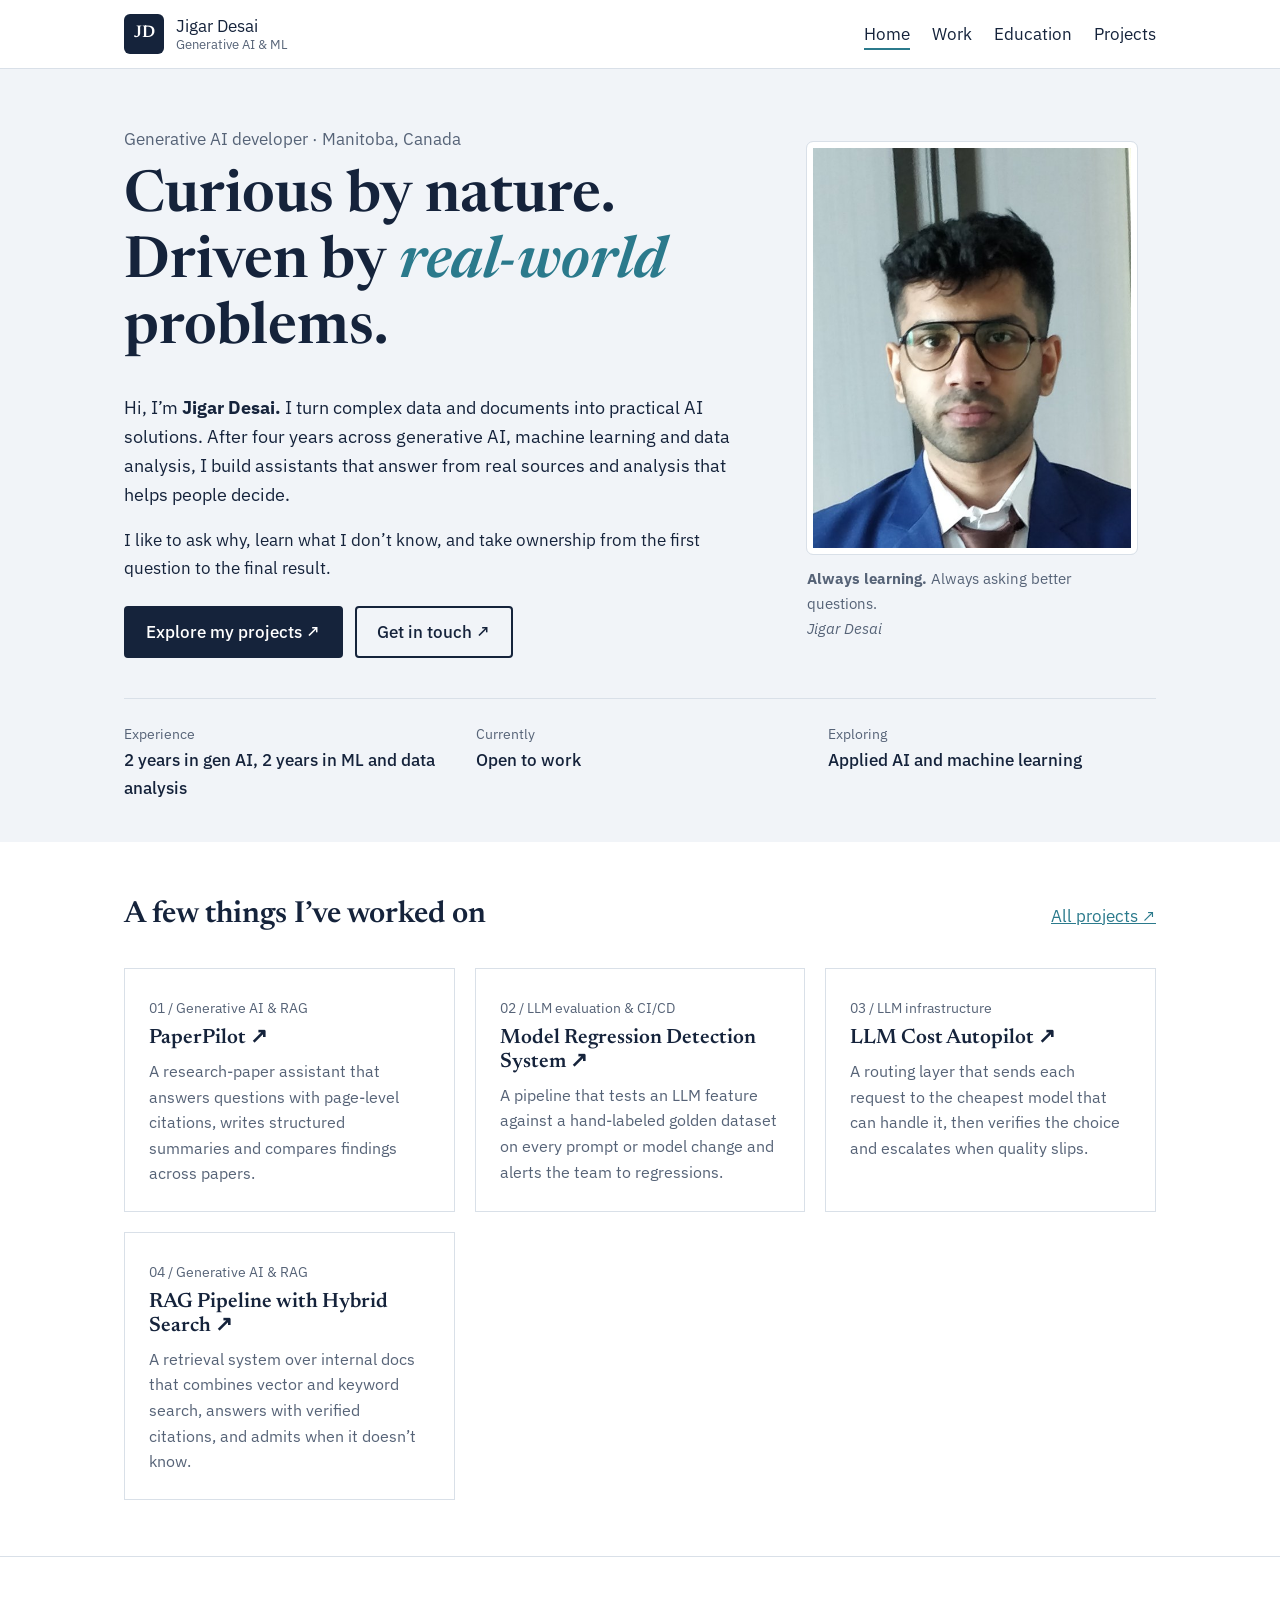
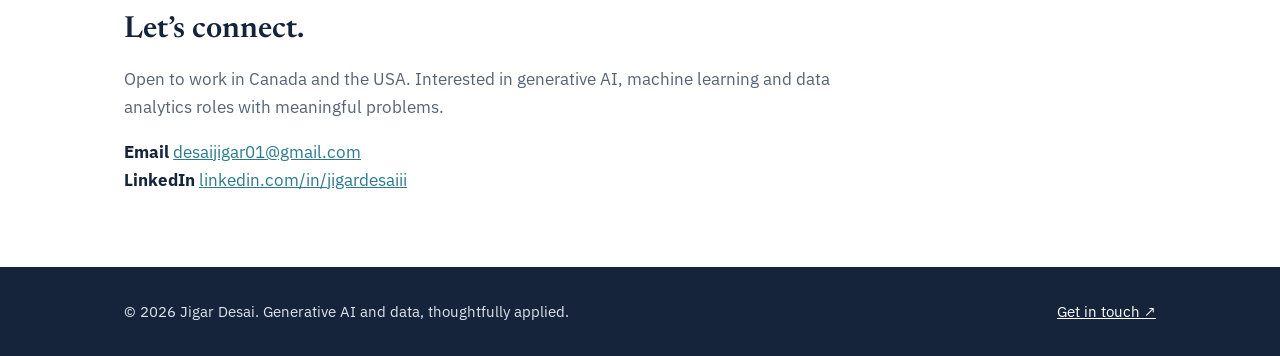
==== index.html @ 2f674854 "Add files via upload" ====
<!DOCTYPE html>
<html lang="en"><head><meta charset="utf-8"><meta name="viewport" content="width=device-width, initial-scale=1"><meta name="theme-color" content="#15233b"><title>Jigar Desai | Generative AI &amp; ML</title><meta name="description" content="Jigar Desai builds generative AI, RAG and machine learning solutions, and is open to work in Canada and the USA."><link rel="preconnect" href="https://fonts.googleapis.com"><link rel="preconnect" href="https://fonts.gstatic.com" crossorigin><link rel="stylesheet" href="https://fonts.googleapis.com/css2?family=IBM+Plex+Sans:wght@400;500&family=Newsreader:ital,wght@0,600;1,600&display=swap"><link rel="stylesheet" href="assets/style.css"></head><body><a class="skip" href="#main">Skip to content</a><header><div class="wrap"><a class="brand" href="index.html"><span class="mark">JD</span><span>Jigar Desai<small>Generative AI &amp; ML</small></span></a><nav aria-label="Main"><a href="index.html" aria-current="page">Home</a><a href="work.html">Work</a><a href="education.html">Education</a><a href="projects.html">Projects</a></nav></div></header><main id="main"><div class="hero"><div class="wrap"><div class="top"><div><p class="eyebrow">Generative AI developer · Manitoba, Canada</p><h1>Curious by nature.<br>Driven by <em>real-world</em> problems.</h1><p class="intro">Hi, I’m <strong>Jigar Desai.</strong> I turn complex data and documents into practical AI solutions. After four years across generative AI, machine learning and data analysis, I build assistants that answer from real sources and analysis that helps people decide.</p><p>I like to ask why, learn what I don’t know, and take ownership from the first question to the final result.</p><div class="btns"><a class="btn" href="projects.html">Explore my projects ↗</a><a class="btn alt" href="#contact">Get in touch ↗</a></div></div><figure class="portrait"><img src="assets/jigar.jpg" alt="Portrait of Jigar Desai in a blue suit and glasses"><figcaption><b>Always learning.</b> Always asking better questions.<span>Jigar Desai</span></figcaption></figure></div><dl class="facts"><div><dt>Experience</dt><dd>2 years in gen AI, 2 years in ML and data analysis</dd></div><div><dt>Currently</dt><dd>Open to work</dd></div><div><dt>Exploring</dt><dd>Applied AI and machine learning</dd></div></dl></div></div><section><div class="wrap"><div class="row"><h2>A few things I’ve worked on</h2><a href="projects.html">All projects ↗</a></div><div class="grid"><a class="card" href="projects/paperpilot.html"><small>01 / Generative AI &amp; RAG</small><h3>PaperPilot ↗</h3><p>A research-paper assistant that answers questions with page-level citations, writes structured summaries and compares findings across papers.</p></a><a class="card" href="projects/regression-detection.html"><small>02 / LLM evaluation &amp; CI/CD</small><h3>Model Regression Detection System ↗</h3><p>A pipeline that tests an LLM feature against a hand-labeled golden dataset on every prompt or model change and alerts the team to regressions.</p></a><a class="card" href="projects/cost-autopilot.html"><small>03 / LLM infrastructure</small><h3>LLM Cost Autopilot ↗</h3><p>A routing layer that sends each request to the cheapest model that can handle it, then verifies the choice and escalates when quality slips.</p></a><a class="card" href="projects/hybrid-rag.html"><small>04 / Generative AI &amp; RAG</small><h3>RAG Pipeline with Hybrid Search ↗</h3><p>A retrieval system over internal docs that combines vector and keyword search, answers with verified citations, and admits when it doesn’t know.</p></a></div></div></section><section id="contact"><div class="wrap"><h2>Let’s connect.</h2><p class="lead">Open to work in Canada and the USA. Interested in generative AI, machine learning and data analytics roles with meaningful problems.</p><p><b>Email</b> <a href="mailto:desaijigar01@gmail.com">desaijigar01@gmail.com</a><br><b>LinkedIn</b> <a href="https://www.linkedin.com/in/jigardesaiii">linkedin.com/in/jigardesaiii</a></p></div></section></main><footer><div class="wrap"><span>© 2026 Jigar Desai. Generative AI and data, thoughtfully applied.</span><a href="index.html#contact">Get in touch ↗</a></div></footer></body></html>
---- assets/style.css ----
:root{--navy:#15233b;--muted:#566377;--line:#D9E0E8;--soft:#F1F4F8;--accent:#2B7A8C}
*{box-sizing:border-box}html{scroll-behavior:smooth}
body{margin:0;color:var(--navy);background:#fff;font:17px/1.65 "IBM Plex Sans",system-ui,sans-serif}
h1,h2,h3{font-family:"Newsreader",Georgia,serif;font-weight:600;line-height:1.15;margin:0 0 .5em}
h1{font-size:clamp(2.3rem,5.5vw,3.6rem)}h2{font-size:1.9rem}h3{font-size:1.3rem}
em{font-style:italic;color:var(--accent)}
a{color:var(--accent)}a:hover{color:var(--navy)}
:focus-visible{outline:3px solid var(--accent);outline-offset:3px}
.wrap{max-width:1080px;margin:0 auto;padding:0 24px}
.skip{position:absolute;left:-999px}.skip:focus{left:8px;top:8px;background:#fff;padding:6px}
header{border-bottom:1px solid var(--line);background:#fff}
header .wrap{display:flex;justify-content:space-between;align-items:center;padding-top:14px;padding-bottom:14px;gap:16px;flex-wrap:wrap}
.brand{display:flex;align-items:center;gap:12px;text-decoration:none;color:var(--navy);line-height:1.2}
.mark{display:grid;place-items:center;width:40px;height:40px;background:var(--navy);color:#fff;font-family:"Newsreader",Georgia,serif;font-weight:600;border-radius:6px}
.brand small{display:block;color:var(--muted);font-size:.8rem}
nav a{margin-left:22px;color:var(--navy);text-decoration:none;padding-bottom:3px}
nav a:hover,nav a[aria-current]{border-bottom:2px solid var(--accent)}
.hero{background:var(--soft);padding:56px 0 40px}
.hero .top{display:grid;grid-template-columns:1.25fr .75fr;gap:48px;align-items:center}
.eyebrow{color:var(--muted);margin:0 0 12px}
.hero p{max-width:36em}.intro{font-size:1.1rem}
.btns{display:flex;gap:12px;flex-wrap:wrap;margin-top:24px}
.btn{display:inline-block;padding:10px 20px;border-radius:4px;border:2px solid var(--navy);background:var(--navy);color:#fff;text-decoration:none;font-weight:500}
.btn:hover{background:var(--accent);border-color:var(--accent);color:#fff}
.btn.alt{background:transparent;color:var(--navy)}.btn.alt:hover{color:#fff}
.portrait{margin:0;justify-self:center;max-width:330px}
.portrait img{display:block;width:100%;aspect-ratio:4/5;object-fit:cover;border-radius:6px;border:6px solid #fff;outline:1px solid var(--line)}
.portrait figcaption{margin-top:12px;color:var(--muted);font-size:.95rem}.portrait figcaption span{display:block;font-style:italic}
.facts{display:grid;grid-template-columns:repeat(3,1fr);gap:24px;margin:40px 0 0;padding-top:24px;border-top:1px solid var(--line)}
.facts dt{color:var(--muted);font-size:.85rem}.facts dd{margin:0;font-weight:500}
section{padding:56px 0}section+section{border-top:1px solid var(--line)}
.row{display:flex;justify-content:space-between;align-items:baseline;gap:16px;flex-wrap:wrap}
.lead{color:var(--muted);max-width:42em}
.grid{display:grid;grid-template-columns:repeat(auto-fit,minmax(300px,1fr));gap:20px;margin-top:20px}
.card{display:block;border:1px solid var(--line);padding:24px;text-decoration:none;color:var(--navy);background:#fff}
.card:hover{border-color:var(--accent)}.card small{color:var(--muted)}
.card h3{margin:6px 0 8px}.card p{margin:0;color:var(--muted);font-size:.97rem}
.tl{list-style:none;margin:0;padding:0}.tl>li{padding:0 0 28px}
.tl h3{margin-bottom:2px}.meta{color:var(--muted);font-size:.95rem;margin:0 0 8px}
ul.b{margin:6px 0 0;padding-left:20px}ul.b li{margin-bottom:6px}
.tags{display:flex;flex-wrap:wrap;gap:8px;padding:0;margin:8px 0 18px;list-style:none}
.tags li{font-size:.88rem;padding:2px 12px;border:1px solid var(--line);border-radius:99px;background:var(--soft)}
.sk h3{font-size:1.05rem;font-family:"IBM Plex Sans",sans-serif;margin:18px 0 0;font-weight:500}
article{max-width:740px;padding:40px 0 72px}article h2{margin-top:1.7em}
.crumb{margin:0 0 20px;font-size:.95rem}
footer{background:var(--navy);color:#DCE4EE;padding:32px 0;font-size:.95rem}
footer .wrap{display:flex;justify-content:space-between;gap:16px;flex-wrap:wrap}footer a{color:#fff}
@media(max-width:800px){.hero .top{grid-template-columns:1fr}.facts{grid-template-columns:1fr}nav a{margin:0 16px 0 0}}
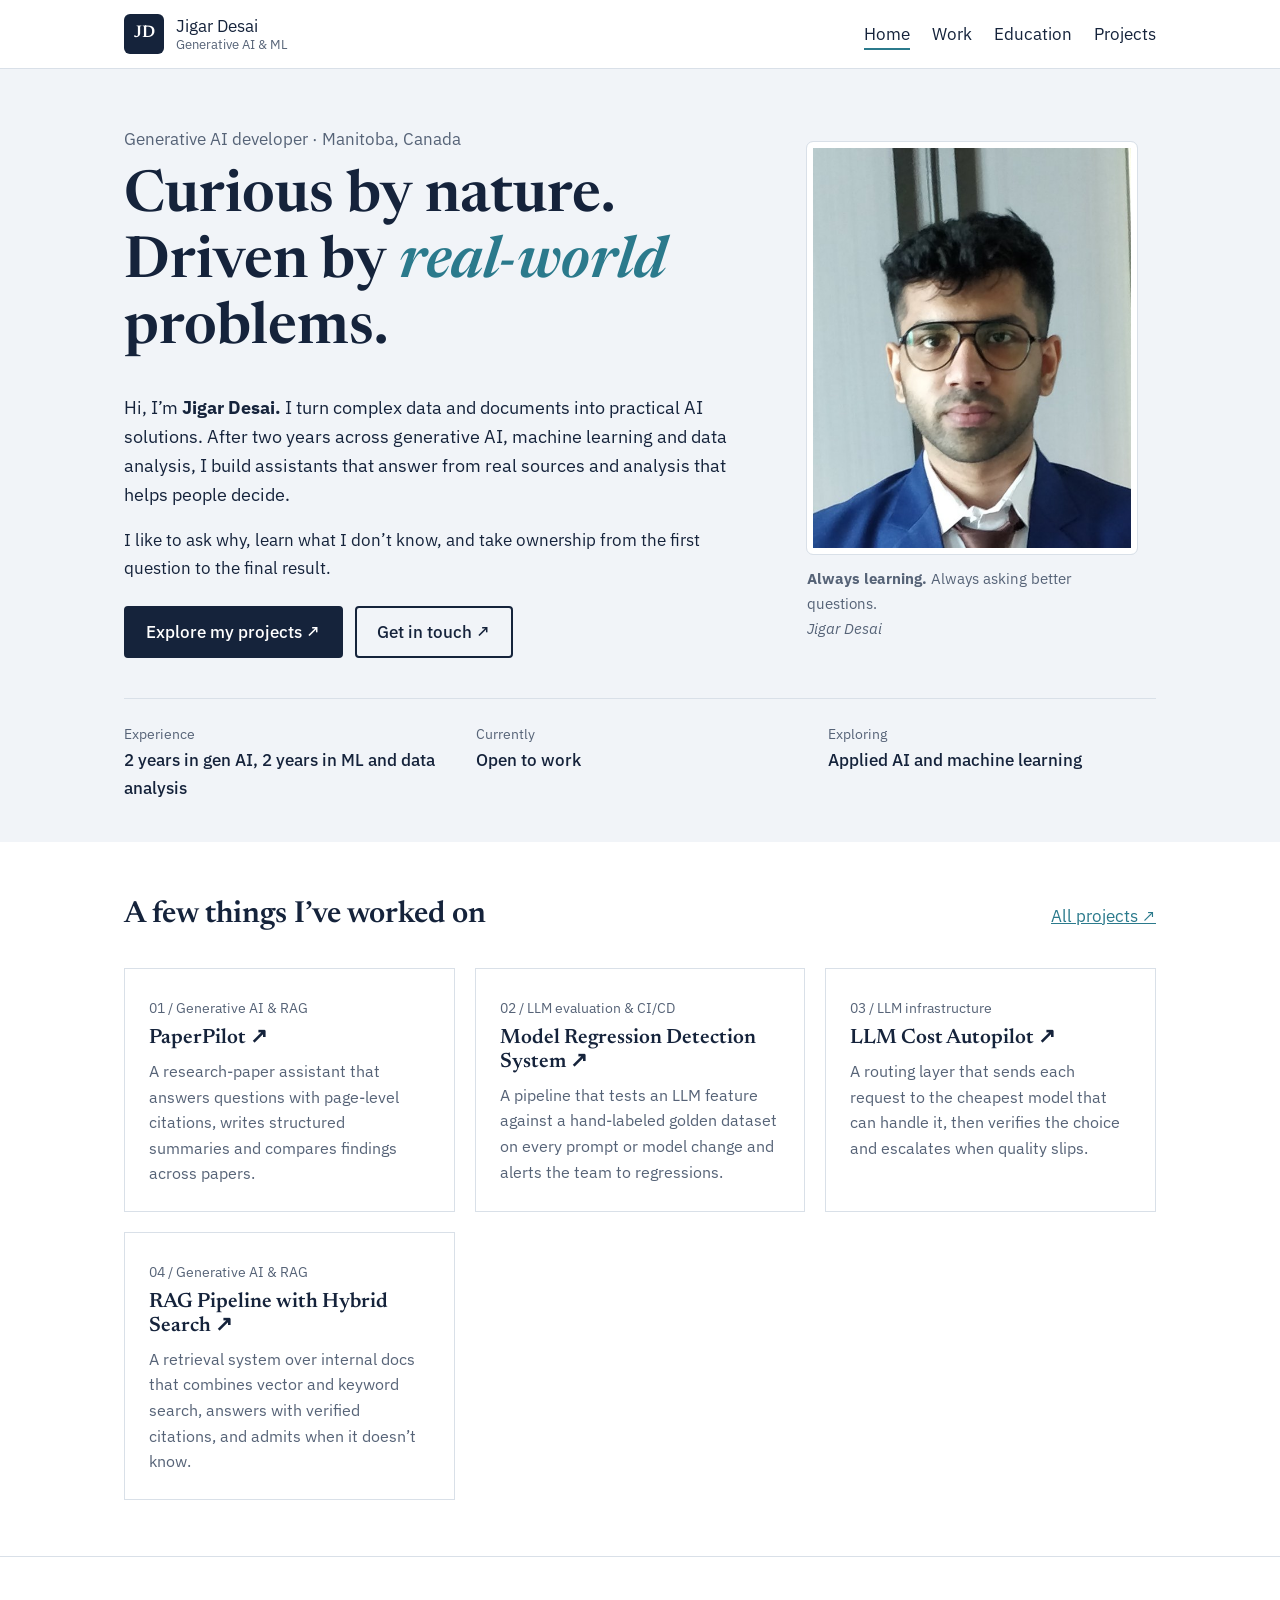
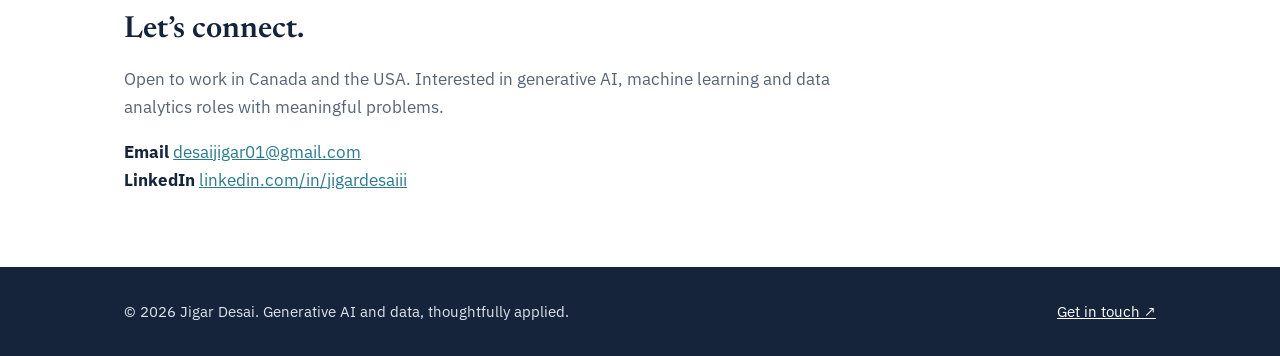
==== commit 59356ee4: "Update index.html" ====
--- a/index.html
+++ b/index.html
@@ -1,2 +1,2 @@
 <!DOCTYPE html>
-<html lang="en"><head><meta charset="utf-8"><meta name="viewport" content="width=device-width, initial-scale=1"><meta name="theme-color" content="#15233b"><title>Jigar Desai | Generative AI &amp; ML</title><meta name="description" content="Jigar Desai builds generative AI, RAG and machine learning solutions, and is open to work in Canada and the USA."><link rel="preconnect" href="https://fonts.googleapis.com"><link rel="preconnect" href="https://fonts.gstatic.com" crossorigin><link rel="stylesheet" href="https://fonts.googleapis.com/css2?family=IBM+Plex+Sans:wght@400;500&family=Newsreader:ital,wght@0,600;1,600&display=swap"><link rel="stylesheet" href="assets/style.css"></head><body><a class="skip" href="#main">Skip to content</a><header><div class="wrap"><a class="brand" href="index.html"><span class="mark">JD</span><span>Jigar Desai<small>Generative AI &amp; ML</small></span></a><nav aria-label="Main"><a href="index.html" aria-current="page">Home</a><a href="work.html">Work</a><a href="education.html">Education</a><a href="projects.html">Projects</a></nav></div></header><main id="main"><div class="hero"><div class="wrap"><div class="top"><div><p class="eyebrow">Generative AI developer · Manitoba, Canada</p><h1>Curious by nature.<br>Driven by <em>real-world</em> problems.</h1><p class="intro">Hi, I’m <strong>Jigar Desai.</strong> I turn complex data and documents into practical AI solutions. After four years across generative AI, machine learning and data analysis, I build assistants that answer from real sources and analysis that helps people decide.</p><p>I like to ask why, learn what I don’t know, and take ownership from the first question to the final result.</p><div class="btns"><a class="btn" href="projects.html">Explore my projects ↗</a><a class="btn alt" href="#contact">Get in touch ↗</a></div></div><figure class="portrait"><img src="assets/jigar.jpg" alt="Portrait of Jigar Desai in a blue suit and glasses"><figcaption><b>Always learning.</b> Always asking better questions.<span>Jigar Desai</span></figcaption></figure></div><dl class="facts"><div><dt>Experience</dt><dd>2 years in gen AI, 2 years in ML and data analysis</dd></div><div><dt>Currently</dt><dd>Open to work</dd></div><div><dt>Exploring</dt><dd>Applied AI and machine learning</dd></div></dl></div></div><section><div class="wrap"><div class="row"><h2>A few things I’ve worked on</h2><a href="projects.html">All projects ↗</a></div><div class="grid"><a class="card" href="projects/paperpilot.html"><small>01 / Generative AI &amp; RAG</small><h3>PaperPilot ↗</h3><p>A research-paper assistant that answers questions with page-level citations, writes structured summaries and compares findings across papers.</p></a><a class="card" href="projects/regression-detection.html"><small>02 / LLM evaluation &amp; CI/CD</small><h3>Model Regression Detection System ↗</h3><p>A pipeline that tests an LLM feature against a hand-labeled golden dataset on every prompt or model change and alerts the team to regressions.</p></a><a class="card" href="projects/cost-autopilot.html"><small>03 / LLM infrastructure</small><h3>LLM Cost Autopilot ↗</h3><p>A routing layer that sends each request to the cheapest model that can handle it, then verifies the choice and escalates when quality slips.</p></a><a class="card" href="projects/hybrid-rag.html"><small>04 / Generative AI &amp; RAG</small><h3>RAG Pipeline with Hybrid Search ↗</h3><p>A retrieval system over internal docs that combines vector and keyword search, answers with verified citations, and admits when it doesn’t know.</p></a></div></div></section><section id="contact"><div class="wrap"><h2>Let’s connect.</h2><p class="lead">Open to work in Canada and the USA. Interested in generative AI, machine learning and data analytics roles with meaningful problems.</p><p><b>Email</b> <a href="mailto:desaijigar01@gmail.com">desaijigar01@gmail.com</a><br><b>LinkedIn</b> <a href="https://www.linkedin.com/in/jigardesaiii">linkedin.com/in/jigardesaiii</a></p></div></section></main><footer><div class="wrap"><span>© 2026 Jigar Desai. Generative AI and data, thoughtfully applied.</span><a href="index.html#contact">Get in touch ↗</a></div></footer></body></html>+<html lang="en"><head><meta charset="utf-8"><meta name="viewport" content="width=device-width, initial-scale=1"><meta name="theme-color" content="#15233b"><title>Jigar Desai | Generative AI &amp; ML</title><meta name="description" content="Jigar Desai builds generative AI, RAG and machine learning solutions, and is open to work in Canada and the USA."><link rel="preconnect" href="https://fonts.googleapis.com"><link rel="preconnect" href="https://fonts.gstatic.com" crossorigin><link rel="stylesheet" href="https://fonts.googleapis.com/css2?family=IBM+Plex+Sans:wght@400;500&family=Newsreader:ital,wght@0,600;1,600&display=swap"><link rel="stylesheet" href="assets/style.css"></head><body><a class="skip" href="#main">Skip to content</a><header><div class="wrap"><a class="brand" href="index.html"><span class="mark">JD</span><span>Jigar Desai<small>Generative AI &amp; ML</small></span></a><nav aria-label="Main"><a href="index.html" aria-current="page">Home</a><a href="work.html">Work</a><a href="education.html">Education</a><a href="projects.html">Projects</a></nav></div></header><main id="main"><div class="hero"><div class="wrap"><div class="top"><div><p class="eyebrow">Generative AI developer · Manitoba, Canada</p><h1>Curious by nature.<br>Driven by <em>real-world</em> problems.</h1><p class="intro">Hi, I’m <strong>Jigar Desai.</strong> I turn complex data and documents into practical AI solutions. After two years across generative AI, machine learning and data analysis, I build assistants that answer from real sources and analysis that helps people decide.</p><p>I like to ask why, learn what I don’t know, and take ownership from the first question to the final result.</p><div class="btns"><a class="btn" href="projects.html">Explore my projects ↗</a><a class="btn alt" href="#contact">Get in touch ↗</a></div></div><figure class="portrait"><img src="assets/jigar.jpg" alt="Portrait of Jigar Desai in a blue suit and glasses"><figcaption><b>Always learning.</b> Always asking better questions.<span>Jigar Desai</span></figcaption></figure></div><dl class="facts"><div><dt>Experience</dt><dd>2 years in gen AI, 2 years in ML and data analysis</dd></div><div><dt>Currently</dt><dd>Open to work</dd></div><div><dt>Exploring</dt><dd>Applied AI and machine learning</dd></div></dl></div></div><section><div class="wrap"><div class="row"><h2>A few things I’ve worked on</h2><a href="projects.html">All projects ↗</a></div><div class="grid"><a class="card" href="projects/paperpilot.html"><small>01 / Generative AI &amp; RAG</small><h3>PaperPilot ↗</h3><p>A research-paper assistant that answers questions with page-level citations, writes structured summaries and compares findings across papers.</p></a><a class="card" href="projects/regression-detection.html"><small>02 / LLM evaluation &amp; CI/CD</small><h3>Model Regression Detection System ↗</h3><p>A pipeline that tests an LLM feature against a hand-labeled golden dataset on every prompt or model change and alerts the team to regressions.</p></a><a class="card" href="projects/cost-autopilot.html"><small>03 / LLM infrastructure</small><h3>LLM Cost Autopilot ↗</h3><p>A routing layer that sends each request to the cheapest model that can handle it, then verifies the choice and escalates when quality slips.</p></a><a class="card" href="projects/hybrid-rag.html"><small>04 / Generative AI &amp; RAG</small><h3>RAG Pipeline with Hybrid Search ↗</h3><p>A retrieval system over internal docs that combines vector and keyword search, answers with verified citations, and admits when it doesn’t know.</p></a></div></div></section><section id="contact"><div class="wrap"><h2>Let’s connect.</h2><p class="lead">Open to work in Canada and the USA. Interested in generative AI, machine learning and data analytics roles with meaningful problems.</p><p><b>Email</b> <a href="mailto:desaijigar01@gmail.com">desaijigar01@gmail.com</a><br><b>LinkedIn</b> <a href="https://www.linkedin.com/in/jigardesaiii">linkedin.com/in/jigardesaiii</a></p></div></section></main><footer><div class="wrap"><span>© 2026 Jigar Desai. Generative AI and data, thoughtfully applied.</span><a href="index.html#contact">Get in touch ↗</a></div></footer></body></html>
